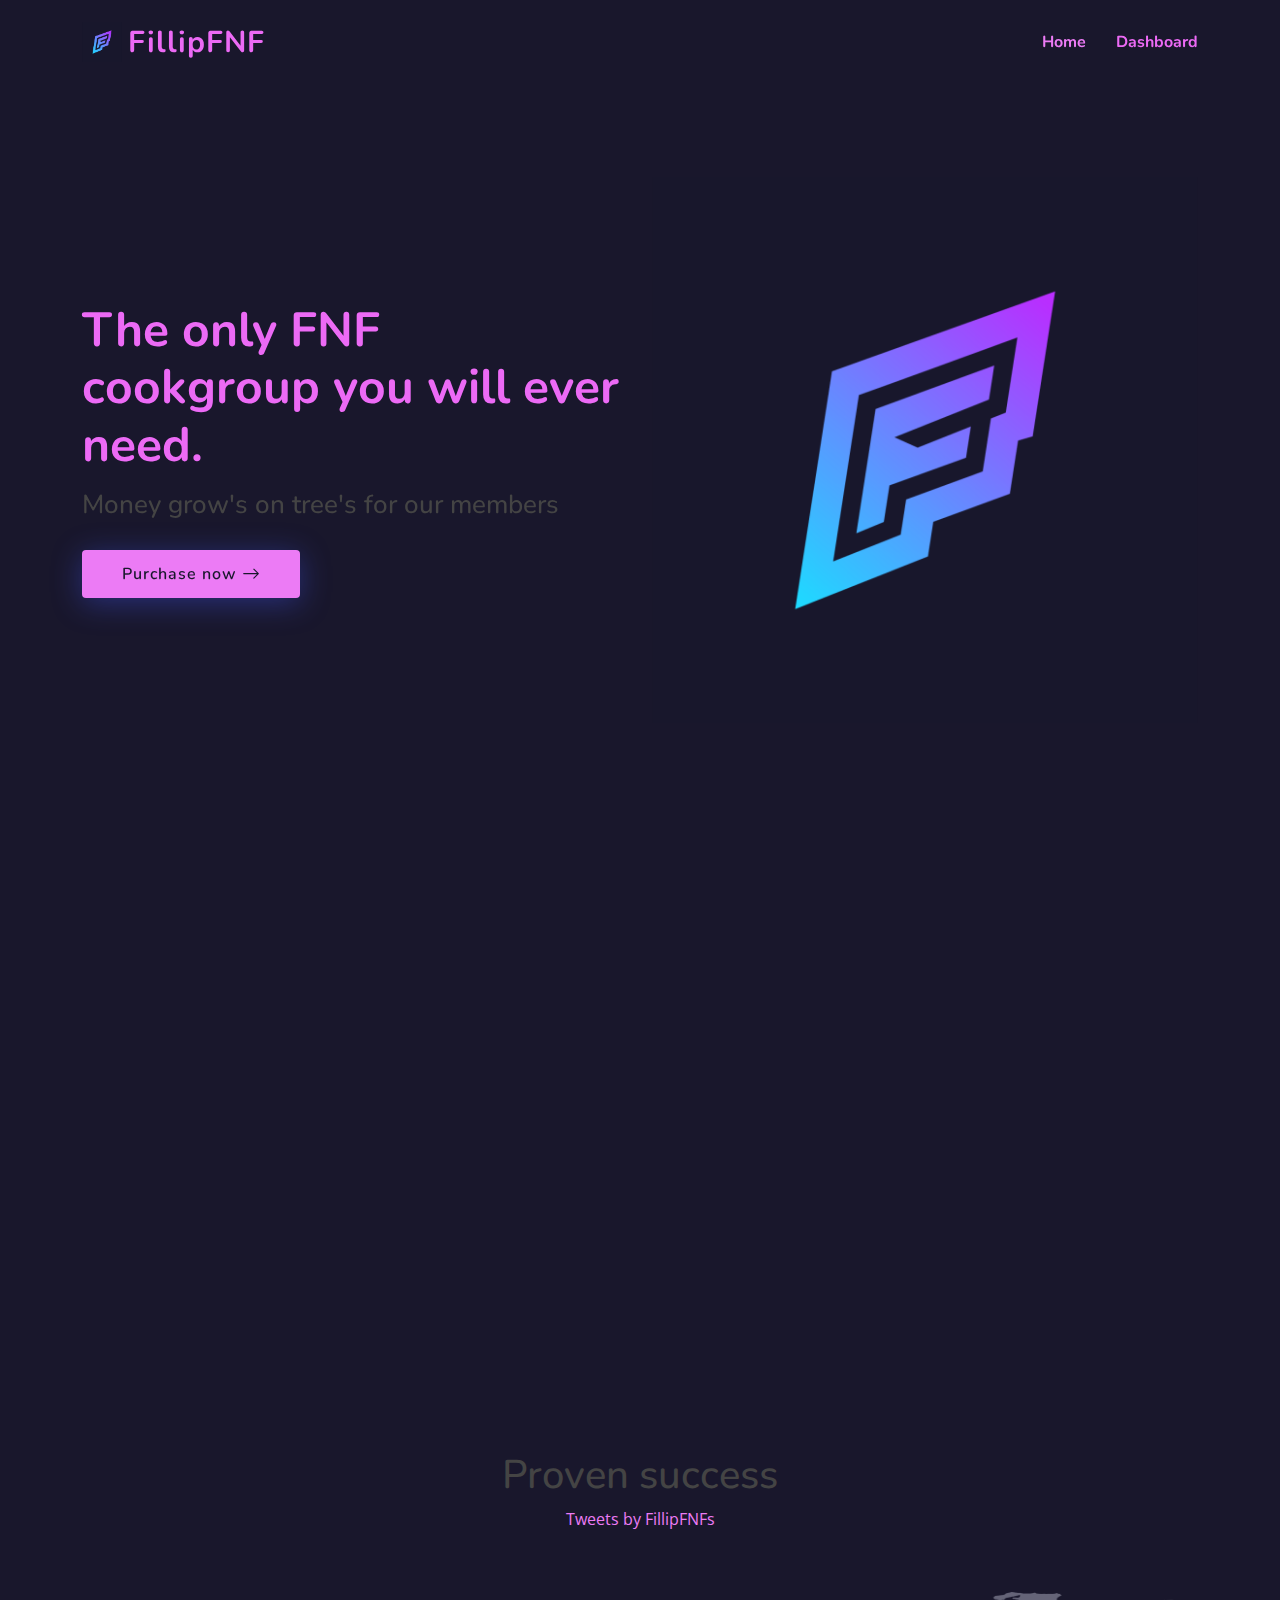
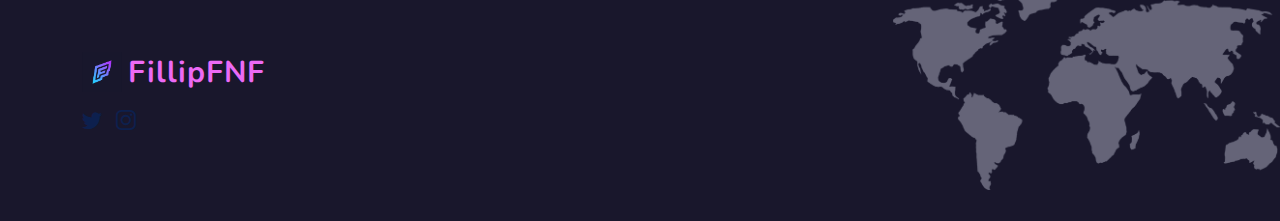
==== index.html @ a2640963 "commit" ====
<!DOCTYPE html>
<html lang="en">

<head>
  <meta charset="utf-8">
  <meta content="width=device-width, initial-scale=1.0" name="viewport">

  <title>FillipFNF</title>
  <meta content="" name="description">

  <meta content="" name="keywords">

  <!-- Favicons -->
  <link href="assets/img/favicon.png" rel="icon">
  <link href="assets/img/apple-touch-icon.png" rel="apple-touch-icon">

  <!-- Google Fonts -->
  <link href="https://fonts.googleapis.com/css?family=Open+Sans:300,300i,400,400i,600,600i,700,700i|Nunito:300,300i,400,400i,600,600i,700,700i|Poppins:300,300i,400,400i,500,500i,600,600i,700,700i" rel="stylesheet">

  <!-- Vendor CSS Files -->
  <link href="assets/vendor/bootstrap/css/bootstrap.min.css" rel="stylesheet">
  <link href="assets/vendor/bootstrap-icons/bootstrap-icons.css" rel="stylesheet">
  <link href="assets/vendor/aos/aos.css" rel="stylesheet">
  <link href="assets/vendor/remixicon/remixicon.css" rel="stylesheet">
  <link href="assets/vendor/swiper/swiper-bundle.min.css" rel="stylesheet">
  <link href="assets/vendor/glightbox/css/glightbox.min.css" rel="stylesheet">

  <!-- Template Main CSS File -->
  <link href="assets/css/style.css" rel="stylesheet">

  <!-- =======================================================
  * Template Name: FlexStart - v1.1.0
  * Template URL: https://bootstrapmade.com/flexstart-bootstrap-startup-template/
  * Author: BootstrapMade.com
  * License: https://bootstrapmade.com/license/
  ======================================================== -->
</head>

<body>

  <!-- ======= Header ======= -->
  <header id="header" class="header fixed-top">
    <div class="container-fluid container-xl d-flex align-items-center justify-content-between">

      <a href="index.html" class="logo d-flex align-items-center">
        <img src="assets/img/logo.png" alt="">
        <span>FillipFNF</span>
      </a>

      <nav id="navbar" class="navbar">
        <ul>
          <li><a class="nav-link scrollto active" href="#hero">Home</a></li>

          <li><a class="nav-link scrollto" href="">Dashboard</a></li>

          
         
              

 
     
        <i class="bi bi-list mobile-nav-toggle"></i>
      </nav><!-- .navbar -->

    </div>
  </header><!-- End Header -->

  <!-- ======= Hero Section ======= -->
  <section id="hero" class="hero d-flex align-items-center">

    <div class="container">
      <div class="row">
        <div class="col-lg-6 d-flex flex-column justify-content-center">
          <h1 data-aos="fade-up">The only FNF cookgroup you will ever need.</h1>
          <h2 data-aos="fade-up" data-aos-delay="400">Money grow's on tree's for our members</h2>
          <div data-aos="fade-up" data-aos-delay="600">
            <div class="text-center text-lg-start">
              <a href="pw.html" class="btn-get-started scrollto d-inline-flex align-items-center justify-content-center align-self-center">
                <span>Purchase now</span>
                <i class="bi bi-arrow-right"></i>
              </a>
            </div>
          </div>
        </div>
        <div class="col-lg-6 hero-img" data-aos="zoom-out" data-aos-delay="200">
          <img src="assets/img/hero-img.png" class="img-fluid" alt="">
        </div>
      </div>
    </div>

  </section><!-- End Hero -->

  <main id="main">
    <!-- ======= About Section ======= -->
    <section id="about" class="about">
      
      <div class="container" data-aos="fade-up">
        <div class="row gx-0">

         <!-- End About Section -->

    <!-- ======= Values Section ======= -->
    
    
        <!-- Feature Tabs -->
      <!-- End Feature Tabs -->


    <!-- ======= Services Section ======= -->
    

    <!-- ======= Pricing Section ======= -->
  

    <!-- ======= F.A.Q Section ======= -->
    <section id="faq" class="faq">

      <div class="container" data-aos="fade-up">

        <header class="section-header">
          <h2>F.A.Q</h2>
          <p>Frequently Asked Questions</p>
        </header>

        <div class="row">
          <div class="col-lg-6">
            <!-- F.A.Q List 1-->
            <div class="accordion accordion-flush" id="faqlist1">
              <div class="accordion-item">
                <h2 class="accordion-header">
                  <button class="accordion-button collapsed" type="button" data-bs-toggle="collapse" data-bs-target="#faq-content-1">
                    How much does it cost?
                  </button>
                </h2>
                <div id="faq2-content-1" class="accordion-collapse collapse" data-bs-parent="#faqlist1">
                  <div class="accordion-body">
                    Atm it's 100% free.
                  </div>

            </div>
          </div>
          </div>

          <div class="col-lg-6">

            <!-- F.A.Q List 2-->
            <div class="accordion accordion-flush" id="faqlist2">

              <div class="accordion-item">
                <h2 class="accordion-header">
                  <button class="accordion-button collapsed" type="button" data-bs-toggle="collapse" data-bs-target="#faq2-content-1">
                    When will you guys restock?
                  </button>
                </h2>
                <div id="faq2-content-1" class="accordion-collapse collapse" data-bs-parent="#faqlist2">
                  <div class="accordion-body">
                    Follow our twitter for info about drops.
                  </div>
                </div>
              </div>

        

    

      </div>

    </section><!-- End F.A.Q Section -->

 
   



       

   

    <!-- ======= Clients Section ======= -->
   

    <!-- ======= Recent Blog Posts Section ======= -->

       

          

      </div>

    </section><!-- End Recent Blog Posts Section -->

   
      <section>
        <h1 style="text-align: center;">Proven success</h1>
        <div style="text-align: center;">
        <a class="twitter-timeline" data-width="470" data-theme="dark" href="https://twitter.com/FillipFNFs?ref_src=twsrc%5Etfw">Tweets by FillipFNFs</a> <script async src="https://platform.twitter.com/widgets.js" charset="utf-8"></script>
        </div>
      </section>

    <!-- End Contact Section -->

  </main><!-- End #main -->

  <!-- ======= Footer ======= -->
  <footer id="footer" class="footer">

   

    <div class="footer-top">
      <div class="container">
        <div class="row gy-4">
          <div class="col-lg-5 col-md-12 footer-info">
            <a href="index.html" class="logo d-flex align-items-center">
              <img src="assets/img/logo.png" alt="">
              <span>FillipFNF</span>
            </a>
            <p></p>
            <div class="social-links mt-3">
              <a href="https://twitter.com/FillipFNF" class="twitter"><i class="bi bi-twitter"></i></a>
             
              <a href="https://instagram.com/fillipfnf" class="instagram"><i class="bi bi-instagram bx bxl-instagram"></i></a>
             
            </div>
          </div>

         

          

        </div>
      </div>
    </div>

    
    </div>
  </footer><!-- End Footer -->

  <a href="#" class="back-to-top d-flex align-items-center justify-content-center"><i class="bi bi-arrow-up-short"></i></a>

  <!-- Vendor JS Files -->
  <script src="assets/vendor/bootstrap/js/bootstrap.bundle.js"></script>
  <script src="assets/vendor/aos/aos.js"></script>
  <script src="assets/vendor/php-email-form/validate.js"></script>
  <script src="assets/vendor/swiper/swiper-bundle.min.js"></script>
  <script src="assets/vendor/purecounter/purecounter.js"></script>
  <script src="assets/vendor/isotope-layout/isotope.pkgd.min.js"></script>
  <script src="assets/vendor/glightbox/js/glightbox.min.js"></script>

  <!-- Template Main JS File -->
  <script src="assets/js/main.js"></script>

</body>

</html>
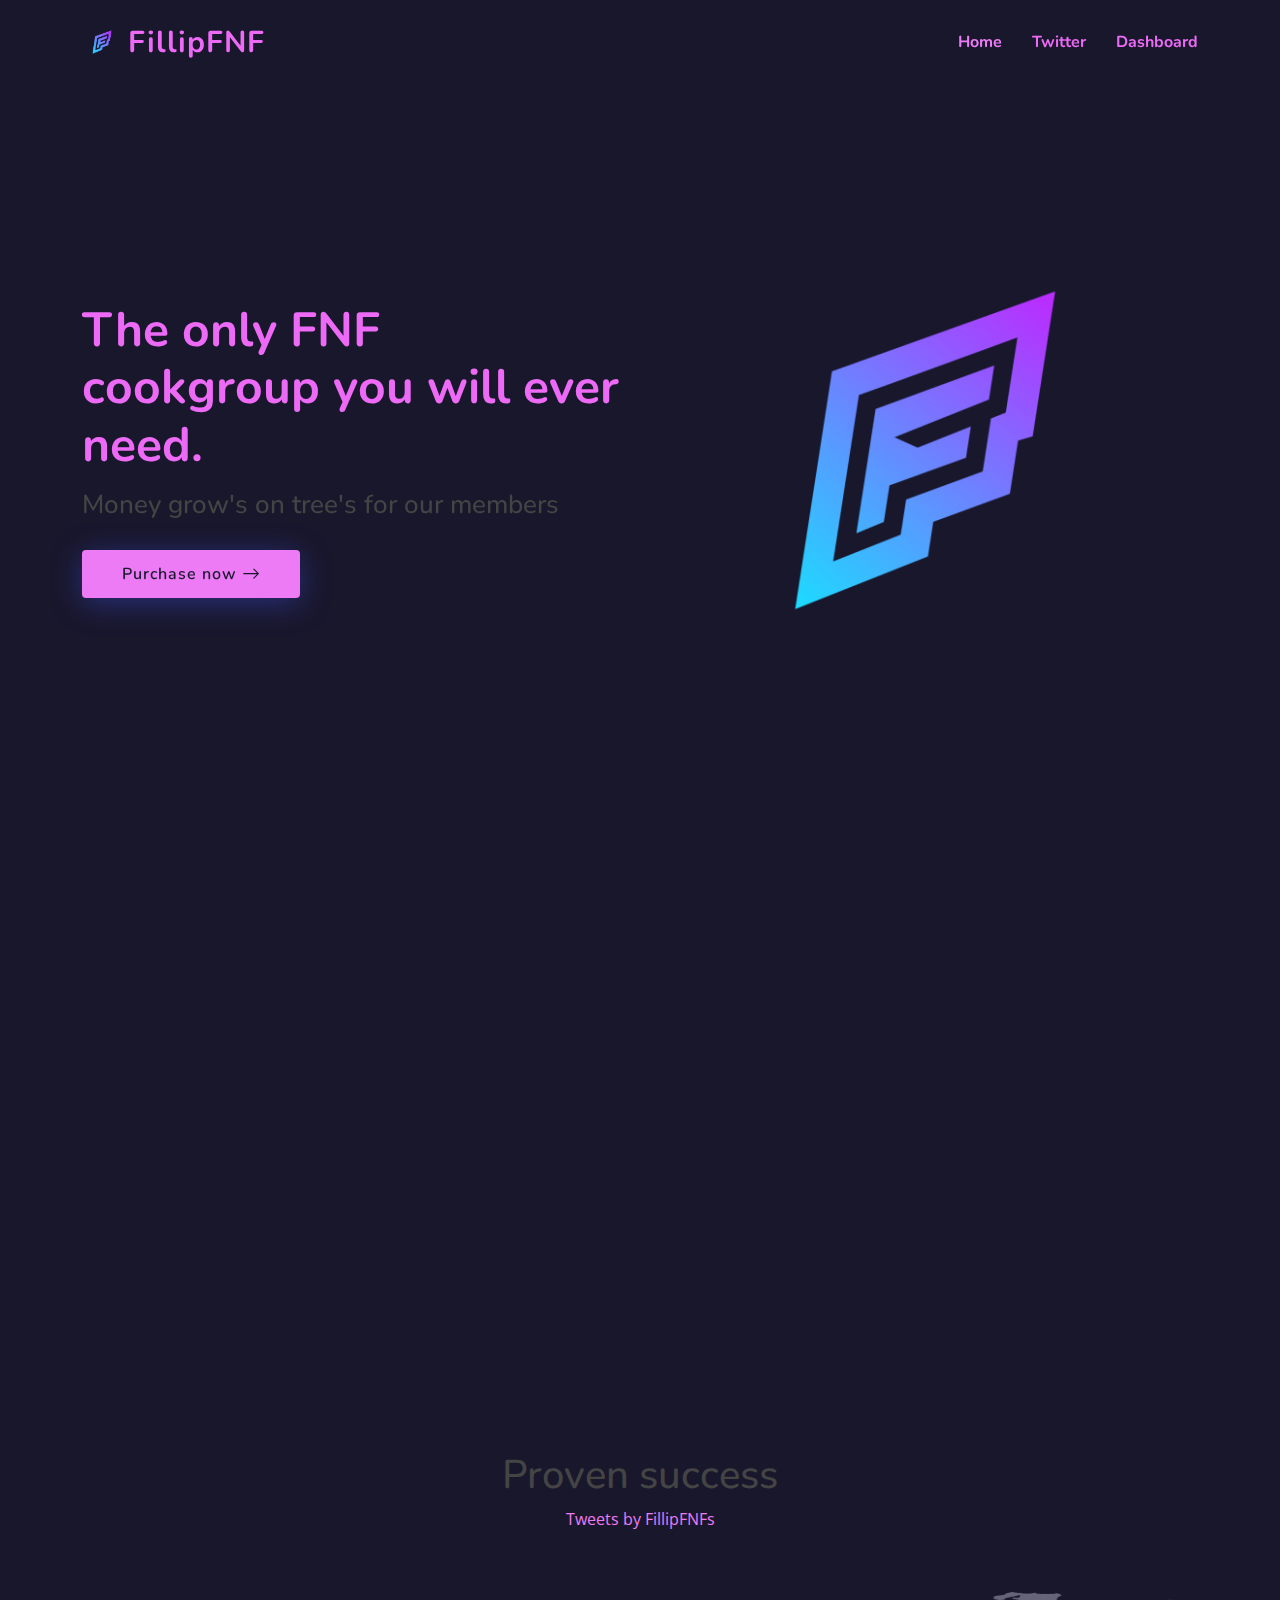
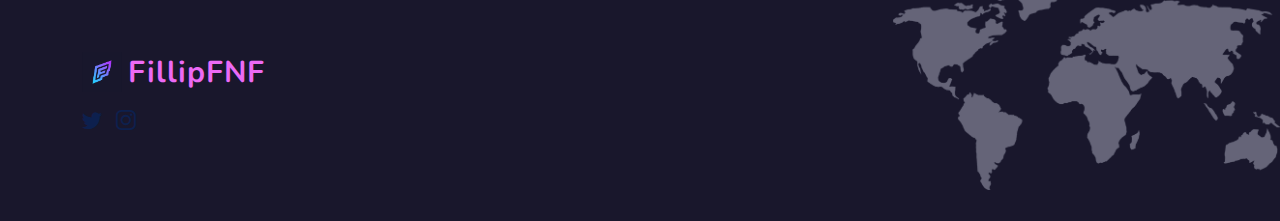
==== commit 2bf72cd6: "commit" ====
--- a/index.html
+++ b/index.html
@@ -50,7 +50,7 @@
       <nav id="navbar" class="navbar">
         <ul>
           <li><a class="nav-link scrollto active" href="#hero">Home</a></li>
-
+          <li><a class="nav-link scrollto" href="https://twitter.com/FillipFnF">Twitter</a></li>
           <li><a class="nav-link scrollto" href="">Dashboard</a></li>
 
           
